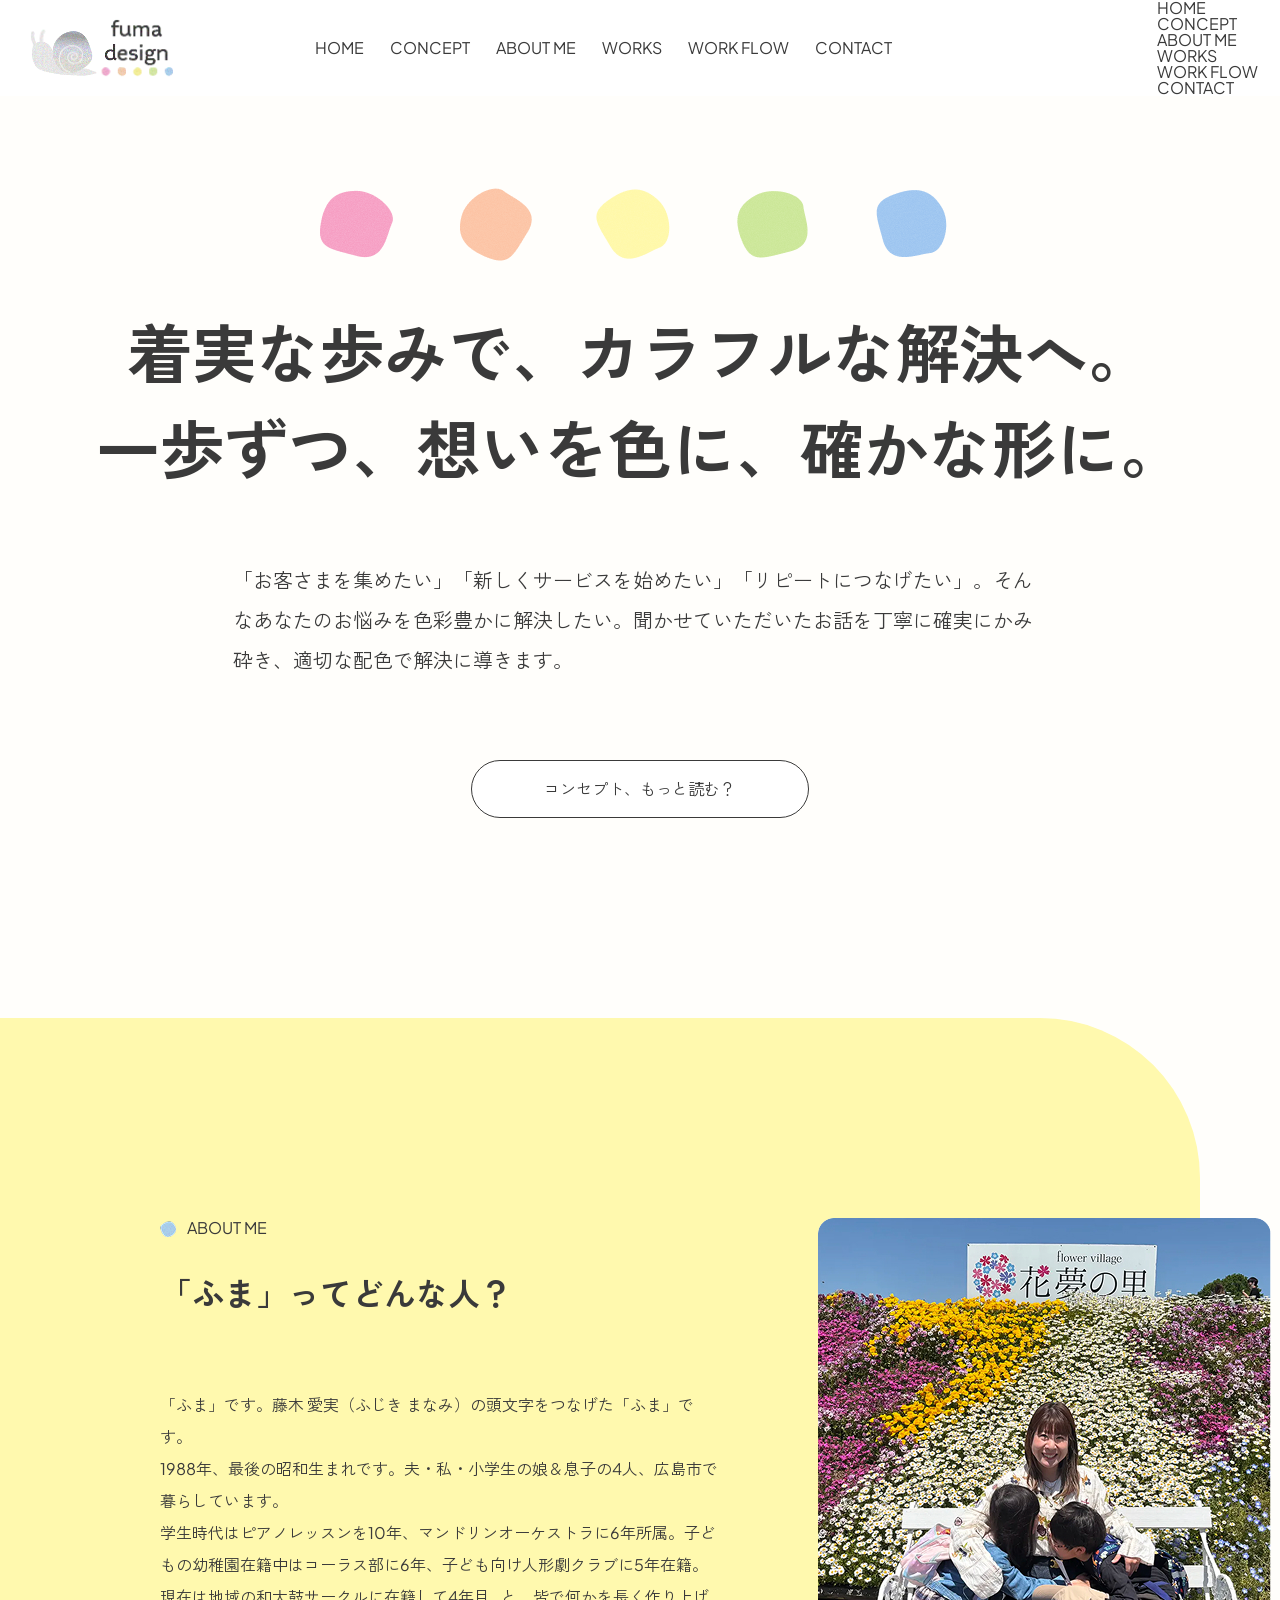
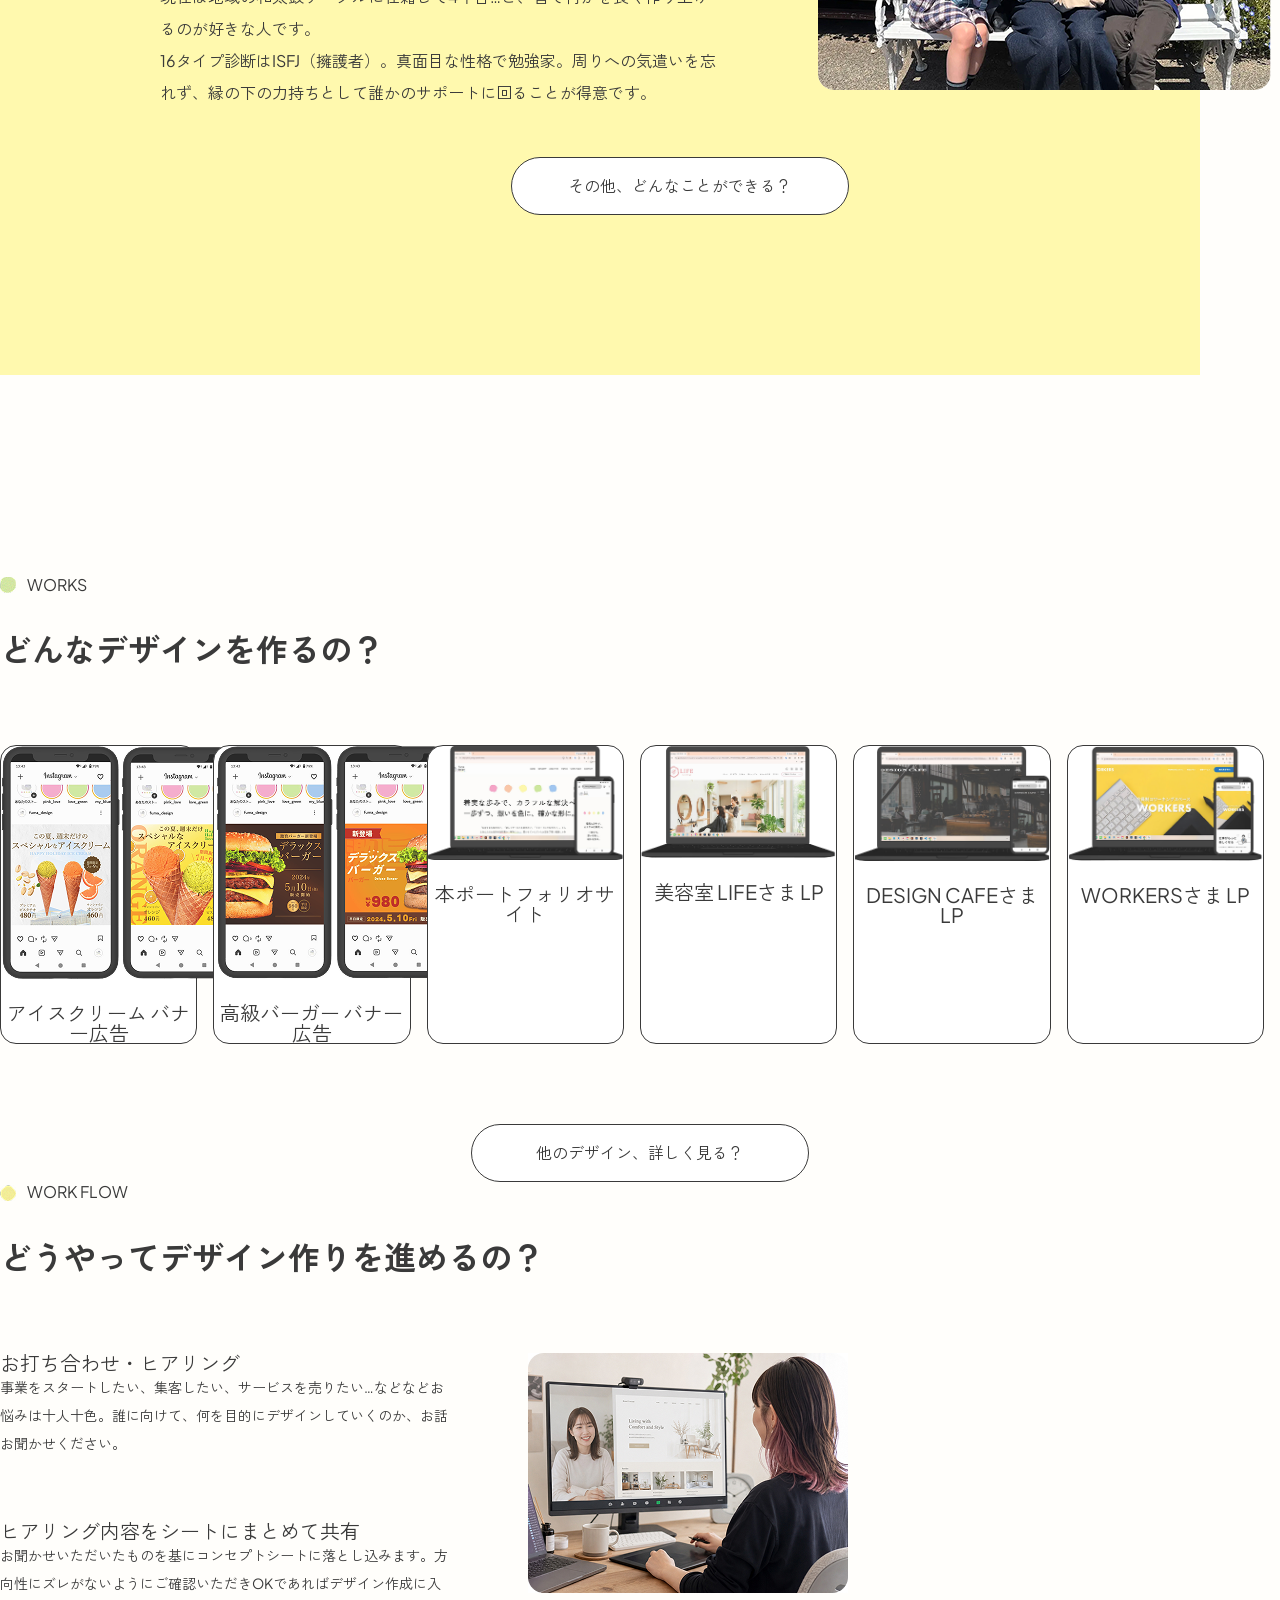
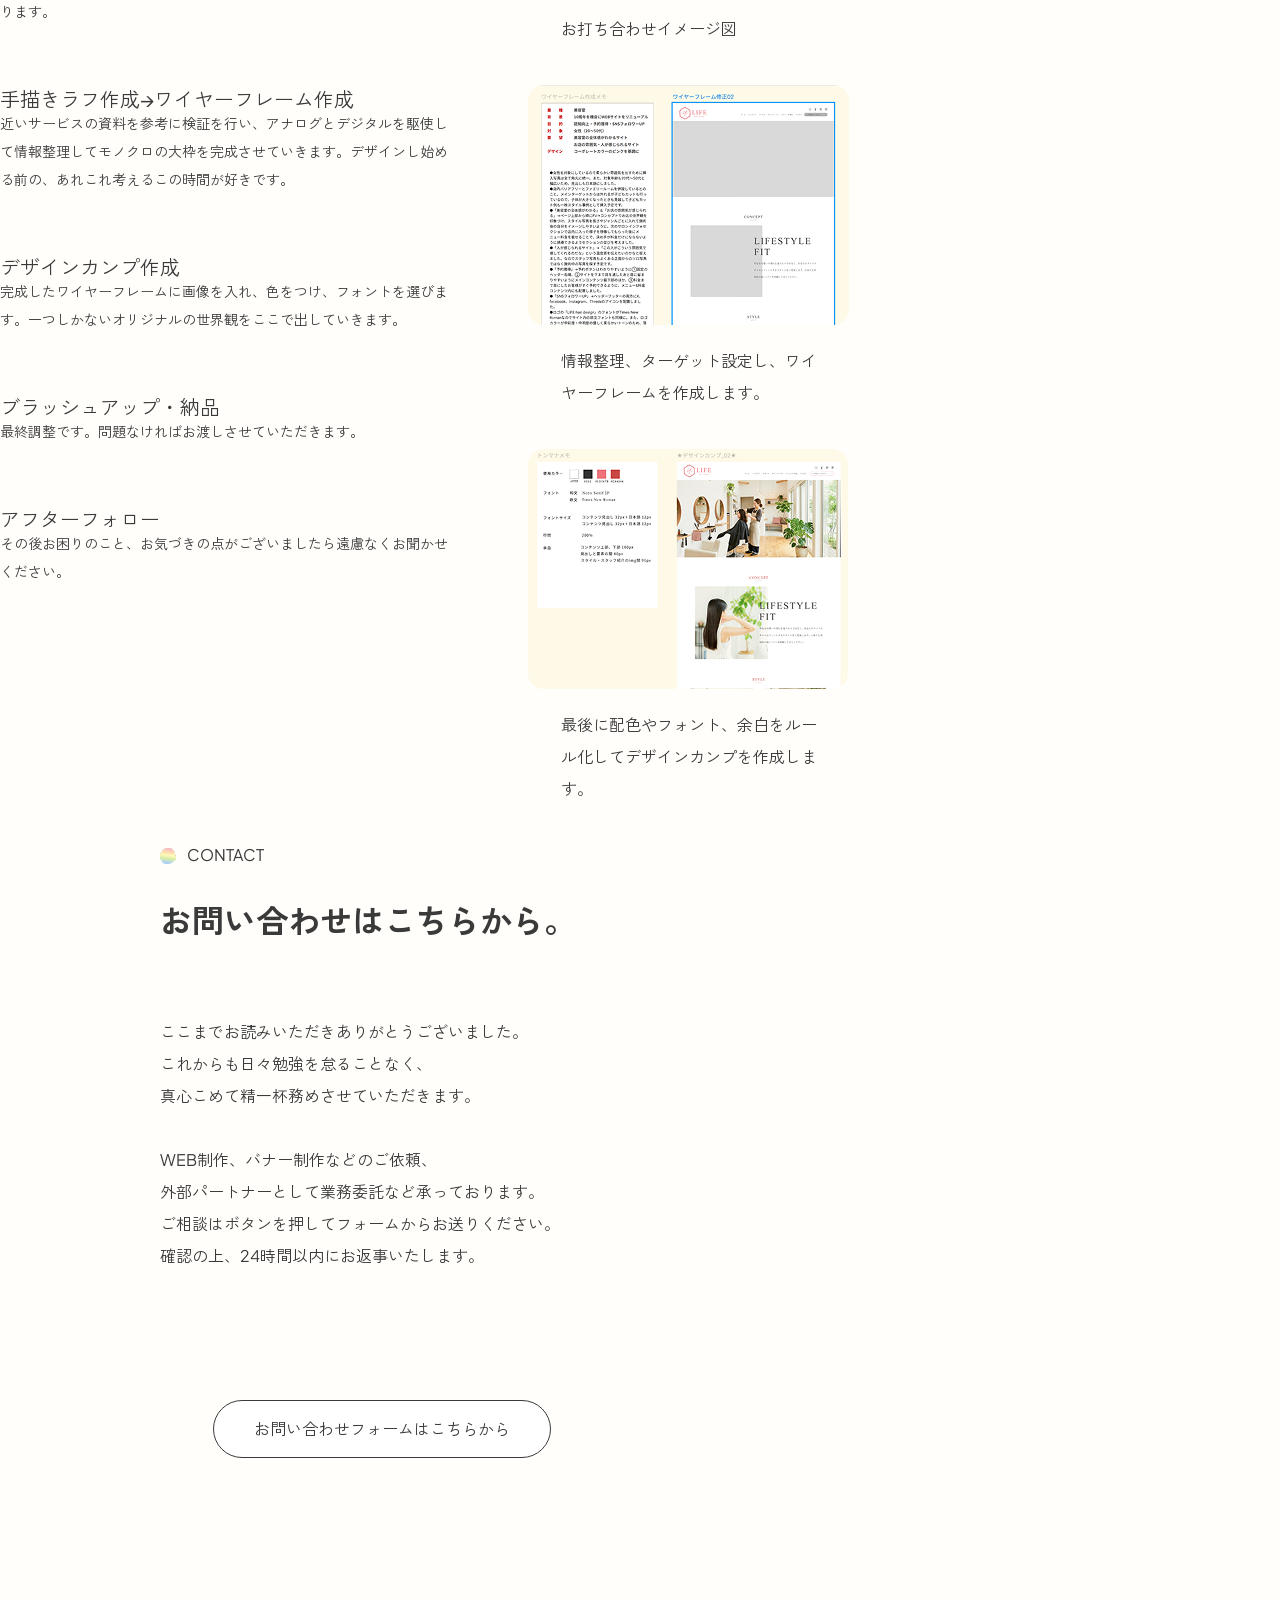
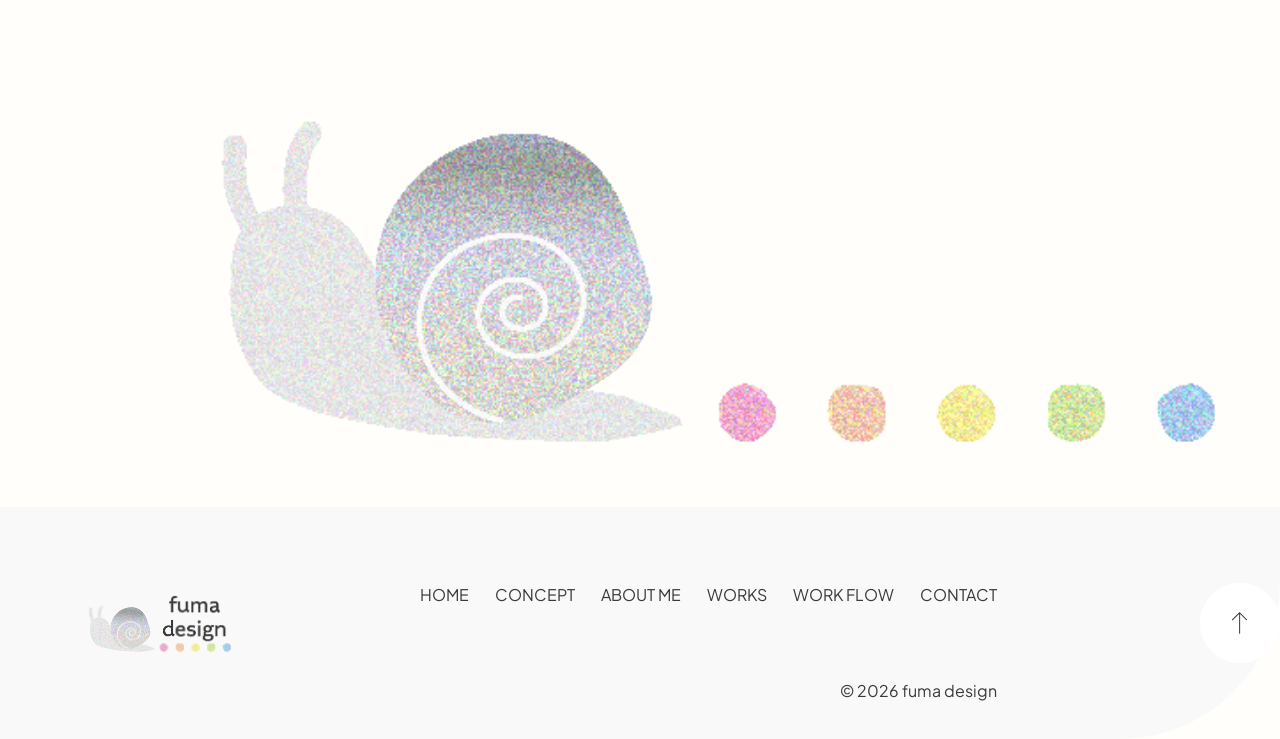
==== Portfolio_Fujiki/index.html @ 52e4765b "藤木ポートフォリオ_01" ====
<!DOCTYPE html>
<html lang="ja">

<head>
    <meta charset="UTF-8">
    <meta name="viewport" content="width=device-width, initial-scale=1.0">
    <title>fuma design Portfolio</title>

    <link rel="stylesheet" href="./css/reset.css">
    <!--GoogleFonts読み込み-->
    <link rel="preconnect" href="https://fonts.googleapis.com">
    <link rel="preconnect" href="https://fonts.gstatic.com" crossorigin>
    <link
        href="https://fonts.googleapis.com/css2?family=Inter:ital,opsz,wght@0,14..32,100..900;1,14..32,100..900&family=Plus+Jakarta+Sans:ital,wght@0,200..800;1,200..800&family=Space+Grotesk:wght@300..700&family=Zen+Kaku+Gothic+New&display=swap"
        rel="stylesheet">
    <link rel="stylesheet" href="./css/index.css">
</head>

<body>
    <!-- ヘッダー部分 -->
    <header id="header">
        <h1 class="logo">
            <a href="./index.html">
                <img src="./images/logo_icon.svg" alt="fuma design logo" />
            </a>
        </h1>
        <nav class="header-nav">
            <ul>
                <li><a href="index.html">HOME</a></li>
                <li><a href="concept.html">CONCEPT</a></li>
                <li><a href="about_me.html">ABOUT ME</a></li>
                <li><a href="all_works.html">WORKS</a></li>
                <li><a href="#WORK_FLOW">WORK FLOW</a></li>
                <li><a href="contact.html">CONTACT</a></li>
            </ul>
        </nav>
        <!-- コーディング5回目で ハンバーガー追記 -->
        <div class="hamburger">
            <span></span>
        </div>

        <!-- sp版ハンバーガー押したときにでるli -->
        <nav class="header-nav-sp">
            <ul>
                <li><a href="index.html">HOME</a></li>
                <li><a href="concept.html">CONCEPT</a></li>
                <li><a href="about_me.html">ABOUT ME</a></li>
                <li><a href="all_works.html">WORKS</a></li>
                <li><a href="#WORK_FLOW">WORK FLOW</a></li>
                <li><a href="contact.html">CONTACT</a></li>
            </ul>
        </nav>
    </header>

    <div>
        <!-- CONCEPTセクション -->
        <section id="CONCEPT">
            <div class="consept_sec">
                <img class="rainbow_dots" src="./images/rainbow_img.png" alt="虹色のドット">
                <div class="concept_inner">
                    <h2 class="catch_copy">着実な歩みで、カラフルな解決へ。<br />
                        一歩ずつ、想いを色に、確かな形に。</h2>

                    <p class="concept_txt">
                        「お客さまを集めたい」「新しくサービスを始めたい」「リピートにつなげたい」。そんなあなたのお悩みを色彩豊かに解決したい。聞かせていただいたお話を丁寧に確実にかみ砕き、適切な配色で解決に導きます。
                    </p>

                    <div class="PC_btn_concept">
                        <a href="concept.html" class="PC_btn">コンセプト、もっと読む？</a>
                    </div>
                </div>
            </div>
        </section>

        <!-- ABOUT MEセクション -->
        <section id="ABOUT_ME">
            <div class="about_me_inner">
                <div>
                    <h3 class="section-head">
                        <span>
                            <img src="./images/blue_circle.png" alt="見出しにつける丸">
                            <span class="head_en">ABOUT ME</span>
                        </span>
                        <span class="head_ja">「ふま」ってどんな人？</span>
                    </h3>

                    <p class="about_me_txt">「ふま」です。藤木 愛実（ふじき
                        まなみ）の頭文字をつなげた「ふま」です。<br>
                        1988年、最後の昭和生まれです。夫・私・小学生の娘＆息子の4人、広島市で暮らしています。<br>
                        学生時代はピアノレッスンを10年、マンドリンオーケストラに6年所属。子どもの幼稚園在籍中はコーラス部に6年、子ども向け人形劇クラブに5年在籍。現在は地域の和太鼓サークルに在籍して4年目…と、皆で何かを長く作り上げるのが好きな人です。<br>
                        16タイプ診断はISFJ（擁護者）。真面目な性格で勉強家。周りへの気遣いを忘れず、縁の下の力持ちとして誰かのサポートに回ることが得意です。
                    </p>
                </div>
                <div><img class="profile_pic" src="./images/PC_profile_img.jpg" alt="プロフィール写真"></div>
            </div>

            <div class="PC_btn_aboutme">
                <a href="about_me.html" class="PC_btn">その他、どんなことができる？</a>
            </div>

        </section>

        <!-- WORKSセクション -->
        <section id="WORKS">
            <h3 class="section-head">
                <span>
                    <img src="./images/green_circle.png" alt="見出しにつける丸">
                    <span class="head_en">WORKS</span>
                </span>
                <span class="head_ja">どんなデザインを作るの？</span>
            </h3>

            <div class="all_works">
                <a href="all_works.html">
                    <div class="works_card">
                        <div class="mockup_container">
                            <img src="./images/works/icecream_SP_mockup.png" alt="期間限定アイスバナーモックアップ高級ver.">
                            <img src="./images/works/icecream_pop_SP_mockup.png" alt="期間限定アイスバナーモックアップポップver.">
                        </div>
                        <p>アイスクリーム バナー広告</p>
                    </div>

                    <div class="works_card">
                        <div class="mockup_container">
                            <img src="./images/works/burger_gorgeous_SPmockup.png" alt="激旨バーガーバナーモックアップ高級ver.">
                            <img src="./images/works/burger_pop_SPmockup.png" alt="激旨バーガーバナーモックアップポップver.">
                        </div>
                        <p>高級バーガー バナー広告</p>
                    </div>

                    <div class="works_card">
                        <div class="mockup_container">
                            <img src="./images/works/mockup_PCSP_Portfolio.png" alt="ポートフォリオサイトpc/spモックアップ">
                        </div>
                        <p>本ポートフォリオサイト</p>
                    </div>

                    <div class="works_card">
                        <div class="mockup_container">
                            <img src="./images/works/mockup_PC_LIFEhair.png" alt="美容室 LIFEさまLP pcモックアップ">
                        </div>
                        <p>美容室 LIFEさま LP</p>
                    </div>

                    <div class="works_card">
                        <div class="mockup_container">
                            <img src="./images/works/mockup_PCSP_DESIGNCAFE.png" alt="DESIGN CAFEさま LP pc/spモックアップ">
                        </div>
                        <p>DESIGN CAFEさま LP</p>
                    </div>

                    <div class="works_card">
                        <div class="mockup_container">
                            <img src="./images/works/mockup_PCSP_WOEKERS.png" alt="WORKERSさま LP pc/spモックアップ">
                        </div>
                        <p>WORKERSさま LP</p>
                    </div>

                </a>
            </div>

            <div class="PC_btn_concept">
                <a href="all_works.html" class="PC_btn">他のデザイン、詳しく見る？</a>
            </div>


        </section>

        <!-- WORK FLOWセクション -->
        <section id="WORK_FLOW">
            <h3 class="section-head">
                <span>
                    <img src="./images/yellow_circle.png" alt="見出しにつける丸">
                    <span class="head_en">WORK FLOW</span>
                </span>
                <span class="head_ja">どうやってデザイン作りを進めるの？</span>
            </h3>

            <div class="work_flow_inner">
                <div class="work_flow_txt">
                    <div class="work_flow_detail">
                        <h4>お打ち合わせ・ヒアリング</h4>
                        <p>事業をスタートしたい、集客したい、サービスを売りたい…などなどお悩みは十人十色。誰に向けて、何を目的にデザインしていくのか、お話お聞かせください。</p>
                    </div>
                    <div class="work_flow_detail">
                        <h4>ヒアリング内容をシートにまとめて共有</h4>
                        <p>お聞かせいただいたものを基にコンセプトシートに落とし込みます。方向性にズレがないようにご確認いただきOKであればデザイン作成に入ります。</p>
                    </div>
                    <div class="work_flow_detail">
                        <h4>手描きラフ作成→ワイヤーフレーム作成</h4>
                        <p>近いサービスの資料を参考に検証を行い、アナログとデジタルを駆使して情報整理してモノクロの大枠を完成させていきます。デザインし始める前の、あれこれ考えるこの時間が好きです。</p>
                    </div>
                    <div class="work_flow_detail">
                        <h4>デザインカンプ作成</h4>
                        <p>完成したワイヤーフレームに画像を入れ、色をつけ、フォントを選びます。一つしかないオリジナルの世界観をここで出していきます。</p>
                    </div>
                    <div class="work_flow_detail">
                        <h4>ブラッシュアップ・納品</h4>
                        <p>最終調整です。問題なければお渡しさせていただきます。</p>
                    </div>
                    <div class="work_flow_detail">
                        <h4>アフターフォロー</h4>
                        <p>その後お困りのこと、お気づきの点がございましたら遠慮なくお聞かせください。</p>
                    </div>
                </div>

                <div class="work_flow_imgs">
                    <div class="work_flow_imgs_inner">
                        <picture>
                            <img src="./images/mtg_imgs.jpg" alt="打ち合わせイメージ写真">
                        </picture>
                        <p>お打ち合わせイメージ図</p>
                    </div>
                    <div class="work_flow_imgs_inner">
                        <img src="./images/wireframe_imgs.png" alt="制作過程01(情報整理～ワイヤーフレーム作成)">
                        </picture>
                        <p>情報整理、ターゲット設定し、ワイヤーフレームを作成します。</p>
                    </div>
                    <div class="work_flow_imgs_inner">
                        <picture>
                            <img src="./images/designcomp_imgs.png" alt="制作過程02(トンマナ設定～デザインカンプ作成)">
                        </picture>
                        <p>最後に配色やフォント、余白をルール化してデザインカンプを作成します。</p>
                    </div>
                </div>

        </section>

        <!-- CONTACTセクション -->
        <section id="CONTACT">
            <div class="conctact_innerwrap">
                <div>
                    <h3 class="section-head">
                        <span>
                            <img src="./images/rainbow_circle.png" alt="見出しにつける丸">
                            <span class="head_en">CONTACT</span>
                        </span>
                        <span class="head_ja">お問い合わせはこちらから。</span>
                    </h3>
                    <p>ここまでお読みいただきありがとうございました。<br>
                        これからも日々勉強を怠ることなく、<br>
                        真心こめて精一杯務めさせていただきます。
                    </p>
                    <p>
                        WEB制作、バナー制作などのご依頼、<br>
                        外部パートナーとして業務委託など承っております。<br>
                        ご相談はボタンを押してフォームからお送りください。<br>
                        確認の上、24時間以内にお返事いたします。
                    </p>
                </div>

                <div class="PC_btn_contact">
                    <a href="contact.html" class="PC_btn">お問い合わせフォームはこちらから</a>
                </div>
            </div>
            <picture>
                <img src="./images/background_snail.svg" alt="背景ロゴのかたつむり">
            </picture>

        </section>
    </div>

    <!--フッター部分-->
    <footer>
        <section class="footer_container">
            <h5 class="footer-logo">
                <a href="./index.html">
                    <img src="./images/logo_icon.svg" alt="fuma design logo">
                </a>
            </h5>
            <div class="footer_main">
                <nav class="footer-nav">
                    <ul>
                        <li><a href="#HOME">HOME</a></li>
                        <li><a href="#CONCEPT">CONCEPT</a></li>
                        <li><a href="#ABOUT_ME">ABOUT ME</a></li>
                        <li><a href="#WORKS">WORKS</a></li>
                        <li><a href="#WORK_FLOW">WORK FLOW</a></li>
                        <li><a href="#CONTACT">CONTACT</a></li>
                    </ul>
                </nav>
                <p class="copy">&copy; 2026 fuma design</p>
            </div>
            <div class="to_Top_btn">
                <a href="#header">
                    <img src="./images/PC_toTOP_btn.png" alt="トップへ戻るボタン" /></a>

            </div>
        </section>


    </footer>

</body>

</html>
---- Portfolio_Fujiki/css/index.css ----
@charset "utf-8";
html{
    scroll-behavior: smooth;
}

body {
    font-family: 'Altivo','Plus Jakarta Sans','Space Grotesk','Inter','Zen Kaku Gothic New', sans-serif;
    background-color: #FFFEFB;
    color:#3a3a3a;
}

img {
    width: auto;
}

/* indexページのh3セクション見出し */
.head_en {
    margin-left: 8px;
    font-size: 16px;
}

.head_ja{
    font-size: 32px;
    font-weight: 600;
    margin-top: 40px;
}

.section-head{
    display: flex;
    flex-direction: column; 
    align-items: flex-start; 
    margin-bottom: 80px;
}

/* ボタン */
.PC_btn {
    background-color: #fff;
    display: flex;
    width: 336px;
    height: 56px;
    justify-content: center;
    align-items: center;
    border-radius: 160px;
    border: .5px solid #3a3a3a;
}

/* ヘッダーセクション */
#header {
    display: flex;
    justify-content: space-between;
    align-items: center;
    padding: 0 1.74%;
    width: 100%;
    top: 30px;
    z-index: 99998;
    background-color: #fff;
}

.header-nav ul {
    display: flex;
    gap: 26px;
}

.logo {
    width: 160px;
}

/* CONCEPTセクション */
#CONCEPT {
    max-width: 1120px;
    margin: 80px auto 200px;
    text-align: center;
}

.rainbow_dots{
    margin-bottom: 32px;
}

.catch_copy{
    font-size: 64px;
    line-height: 1.5;
    padding-bottom: 64px;
    font-weight:600;
}

.concept_sec picture{
    width: 640px;
}

.concept_txt{
    width: 815px;
    font-size: 20px;
    text-align: left;
    margin: 0 auto;
    line-height: 2.0;
}

.PC_btn_concept{
    display: flex;
    justify-content: center;
    margin: 80px auto 0px;
}

/* ABOUT_MEセクション */
#ABOUT_ME{
    padding: 200px 0px 160px 160px;
    background-color: #FFF9AE;
    width: 1200px;
    border-radius: 0px 160px 0px 0px;
}

.about_me_txt{
    font-size: 16px;
    line-height: 2.0;
    width: 558px;
}

.about_me_inner{
    display: flex;
    gap: 100px;
}

.profile_pic{
    border-radius: 16px;
}

.PC_btn_aboutme{
    display: flex;
    justify-content: center;
    margin: 48px auto 0px;
}

/* WORKSセクション */
#WORKS{
    margin-top: 200px;
}
.all_works a{
    display: flex;
}

.mockup_container{
    display: flex;
}

.mockup_container img{
    width: 100%;
}

.works_card{
    width: 25%;
    border: 1px solid #3a3a3a;
    border-radius: 16px;
    background-color: #fff;
    margin-right: 16px;
}

.works_card p{
    font-size: 20px;
    margin-top: 24px;
    text-align: center;
}
/* WORK FLOWセクション */
.work_flow_inner{
    display: flex;
}

.work_flow_txt h4{
    font-size: 20px;
}

.work_flow_txt p{
    font-size: 14px;
    width:454px;
    line-height: 2.0;
}

.work_flow_detail{
    margin-bottom: 64px;
}

.work_flow_imgs{
    margin-left: 74px;
}

.work_flow_imgs p{
    font-size: 16px;
    width: 256px;
    margin: 20px auto 0px;
    line-height: 2.0;
}

.work_flow_imgs_inner{
    margin-bottom: 40px;
}
/* CONTACTセクション */
#CONTACT{
    margin-left: 160px;
}

#CONTACT p {
    margin-bottom: 32px;
    line-height: 2.0;
}

#CONTACT .PC_btn{
    margin: 128px auto 200px;
}

.conctact_innerwrap{
    width: 444px;
}

/* フッターセクション */
.footer_container{
    width: 1280px;
    height: 232px;
    margin-left: 0;
    border-radius: 0px 0px 160px 0px;
    background-color: #F9F9F9;
    display: flex;
}

.footer-logo{
    margin: 80px;
    width: 160px;
}

.footer_main{
    text-align: right;
    margin-left: 100px;
}
.footer-nav{
    margin: 80px 0px;
}

.footer-nav ul {
    display: flex;
    gap: 26px;
}

.to_Top_btn{
    position: absolute;
    left: 1280px;
    transform: translateX(-100%);
    margin: 76px 0px;

}
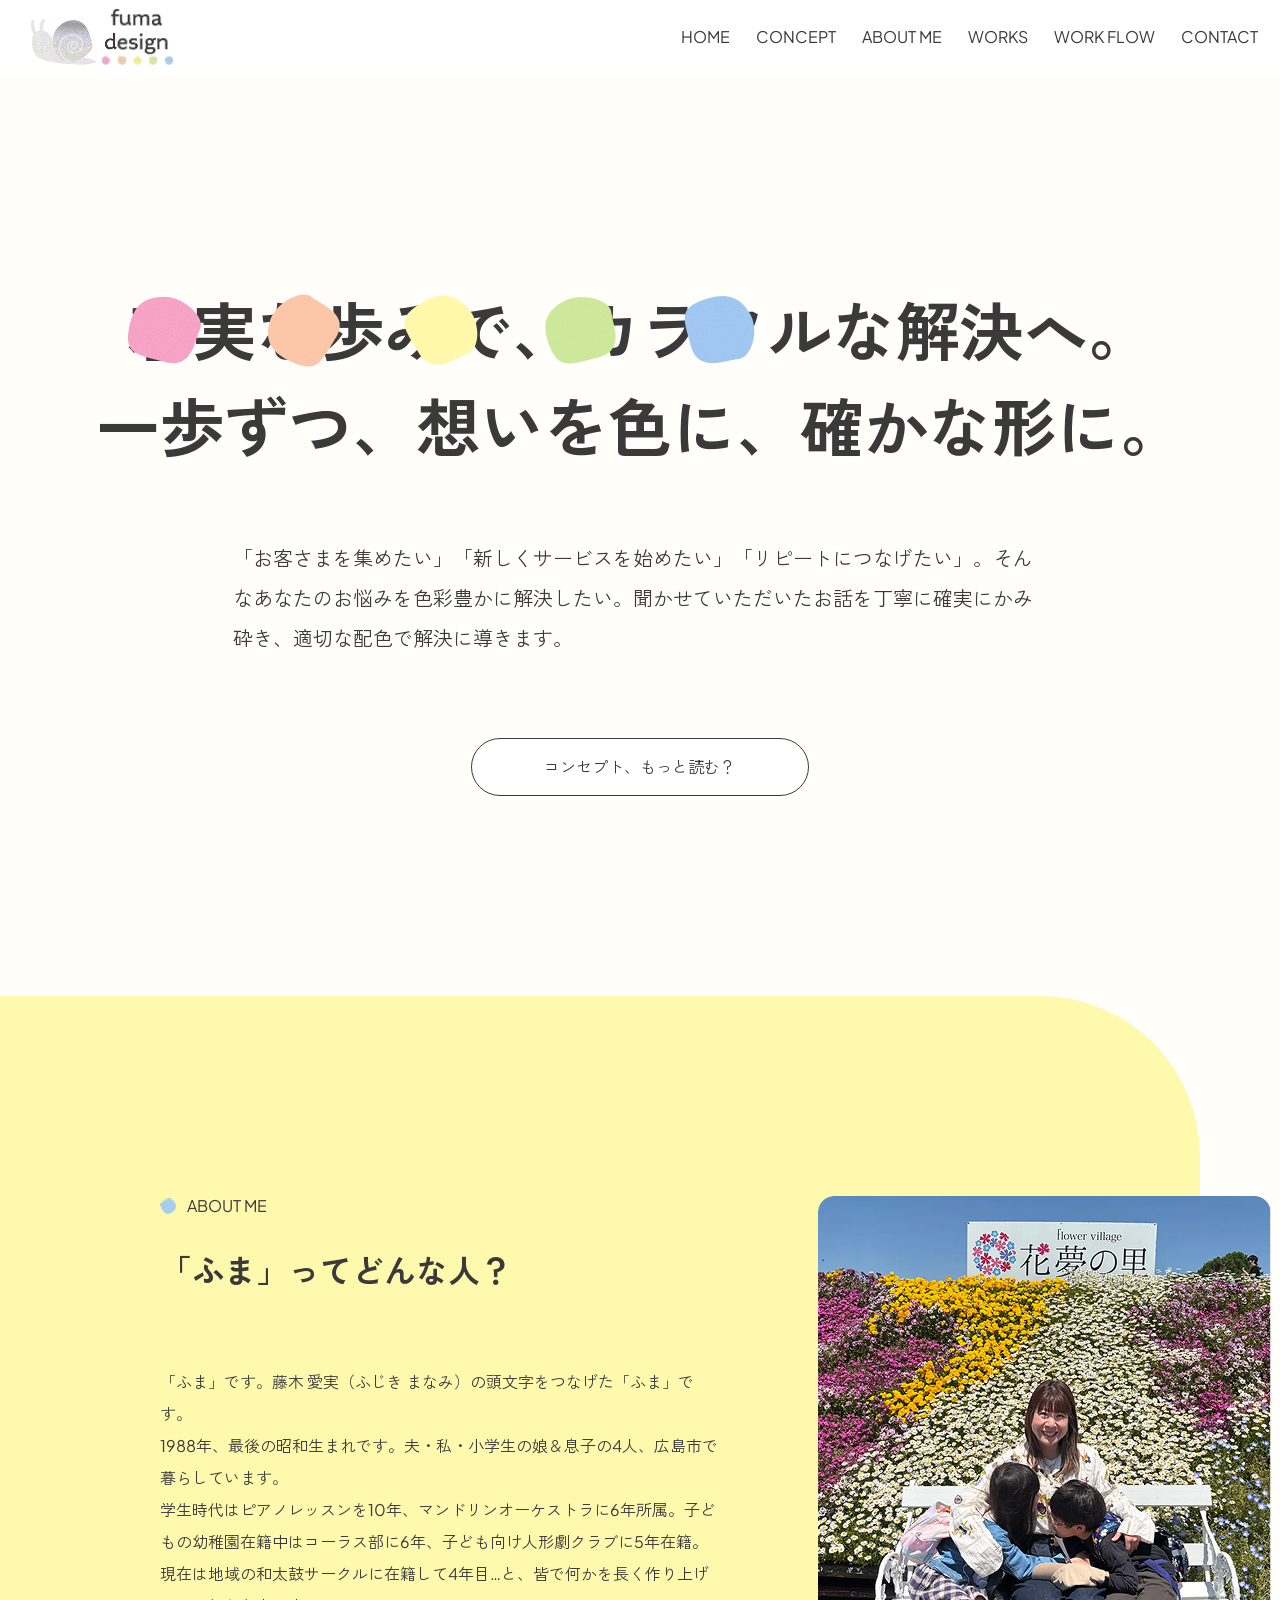
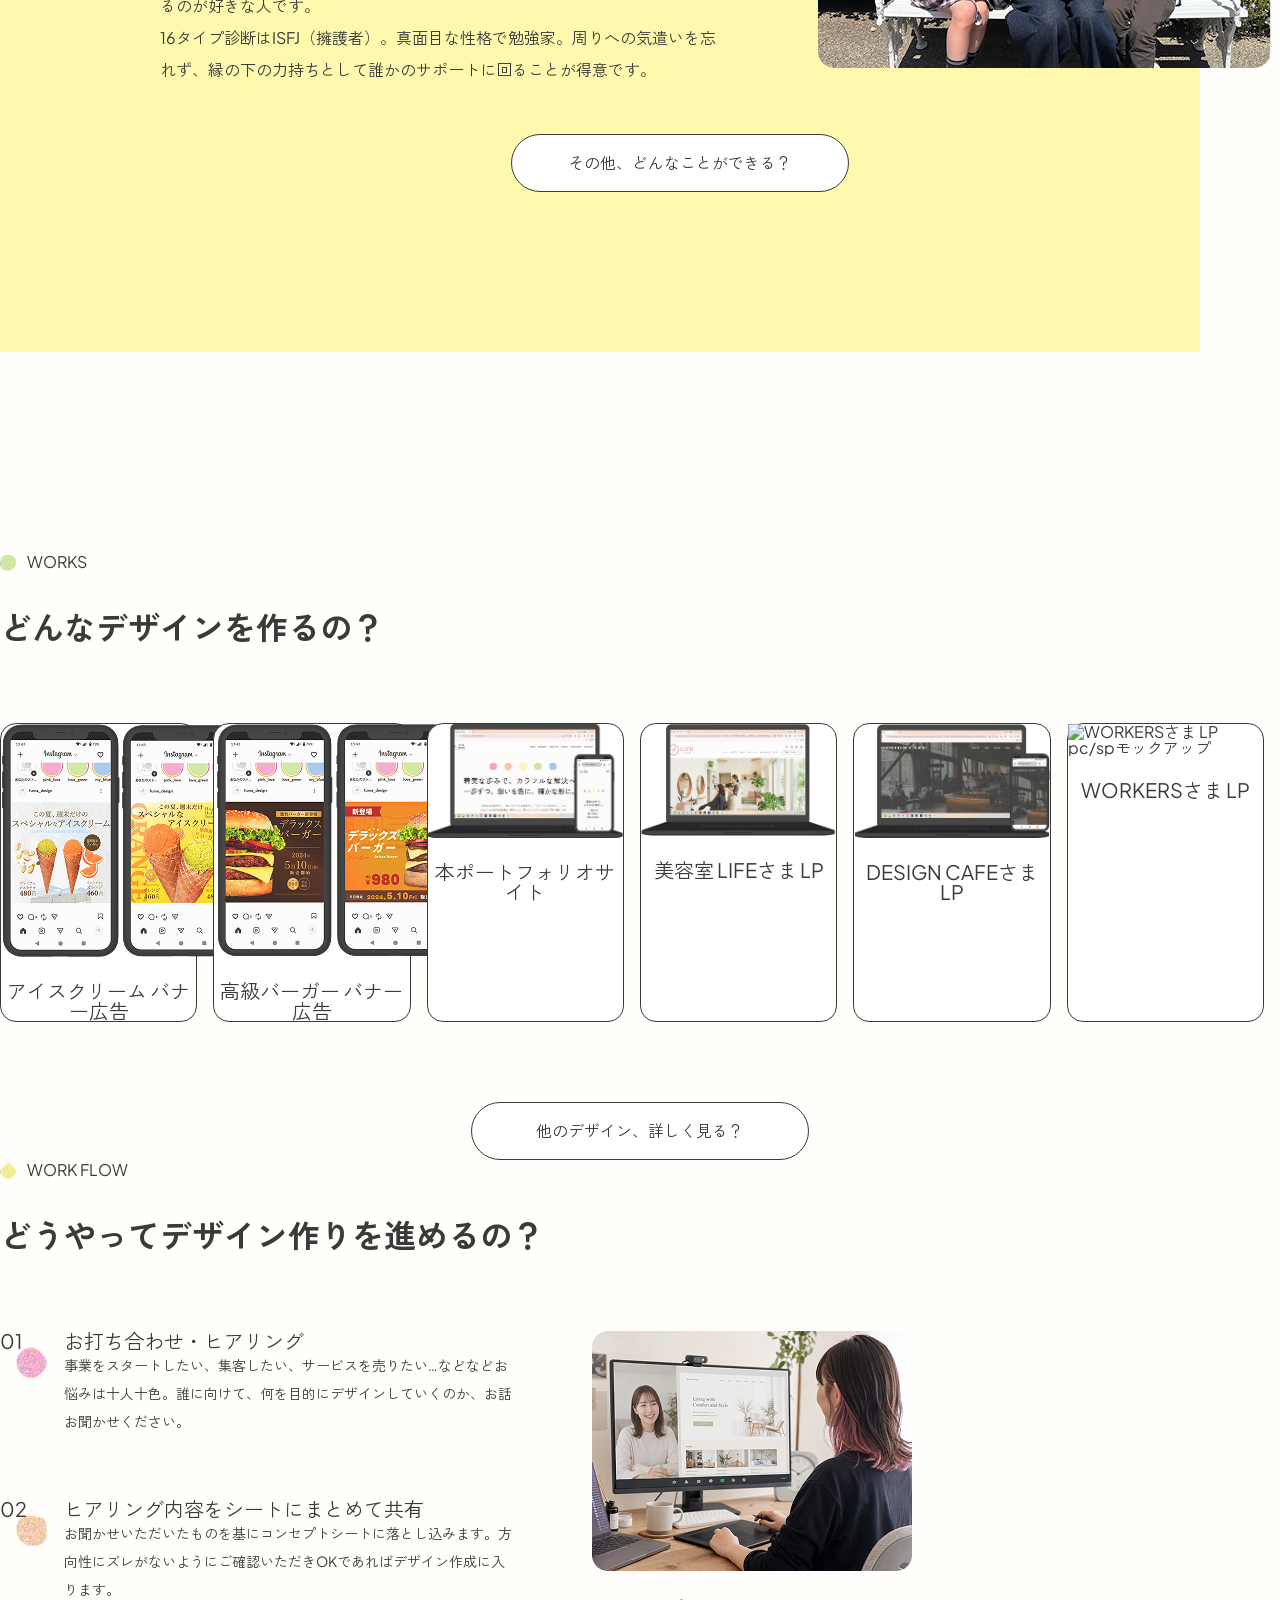
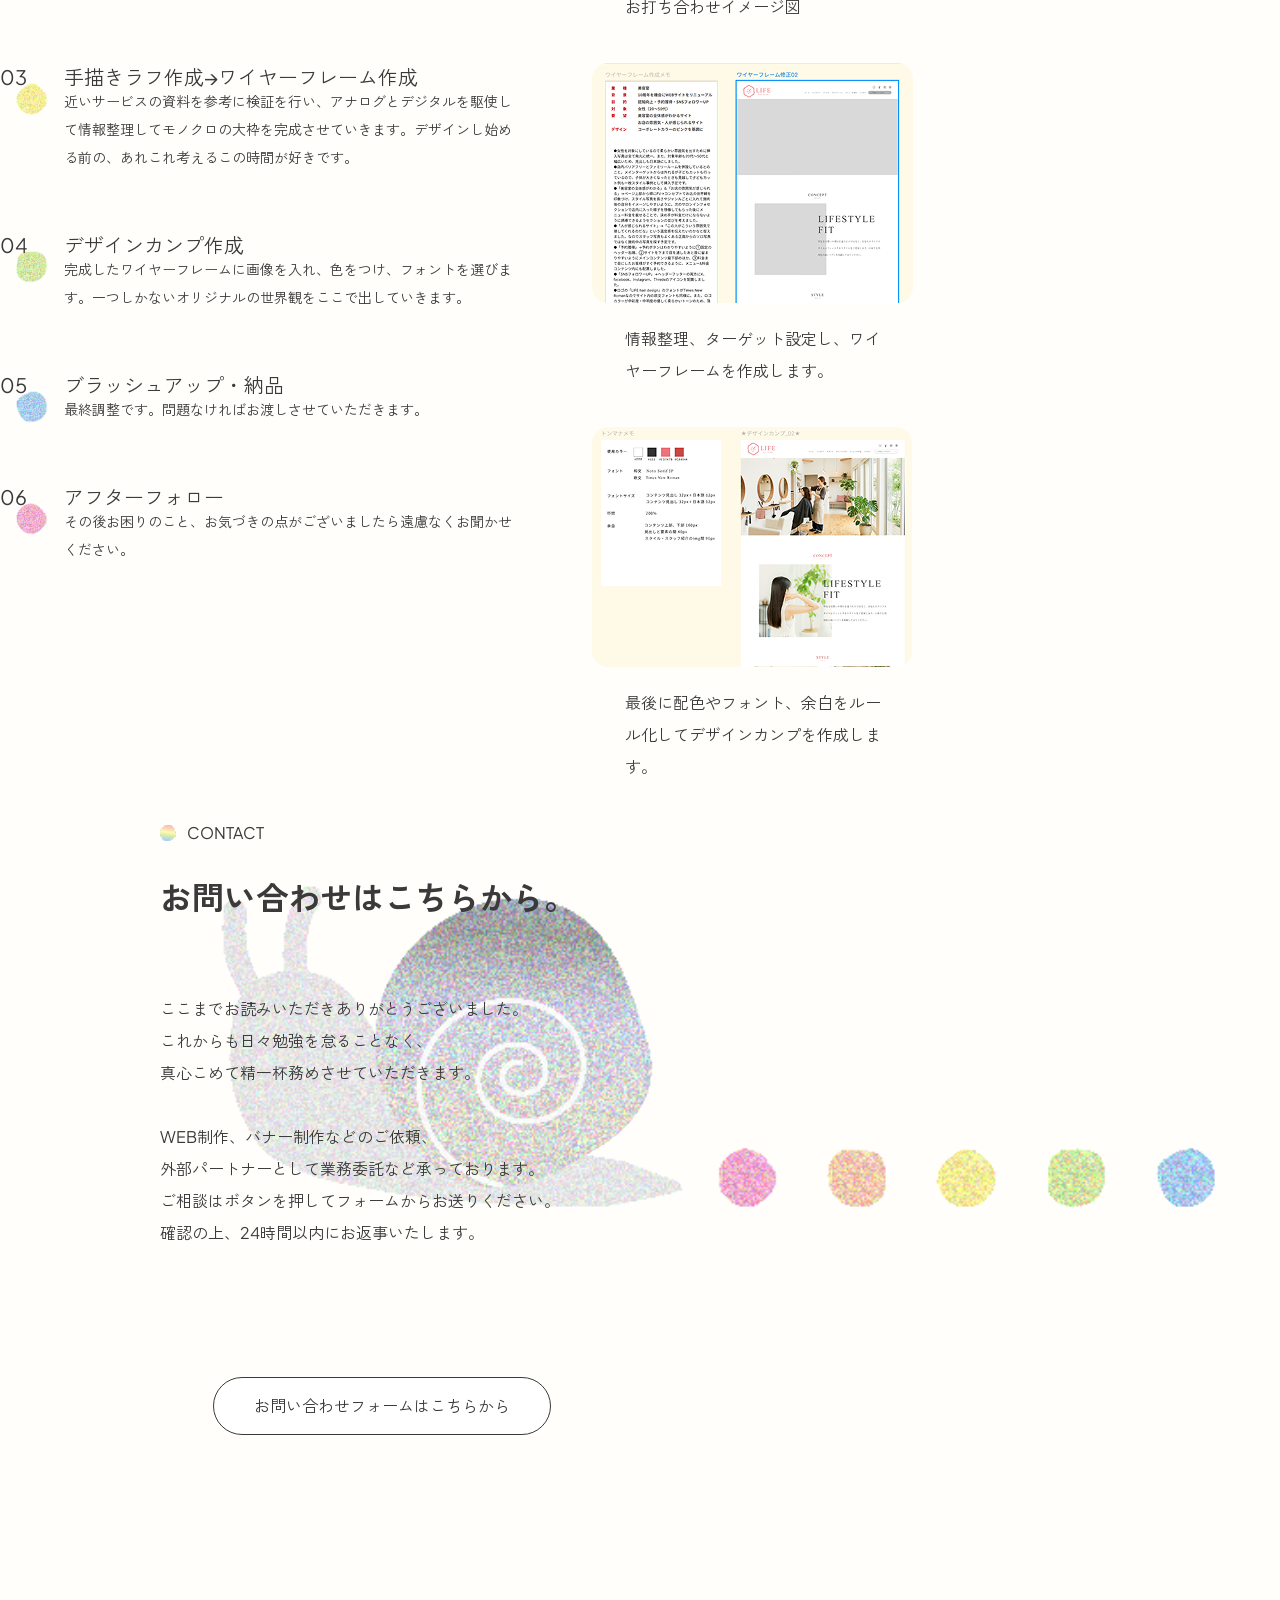
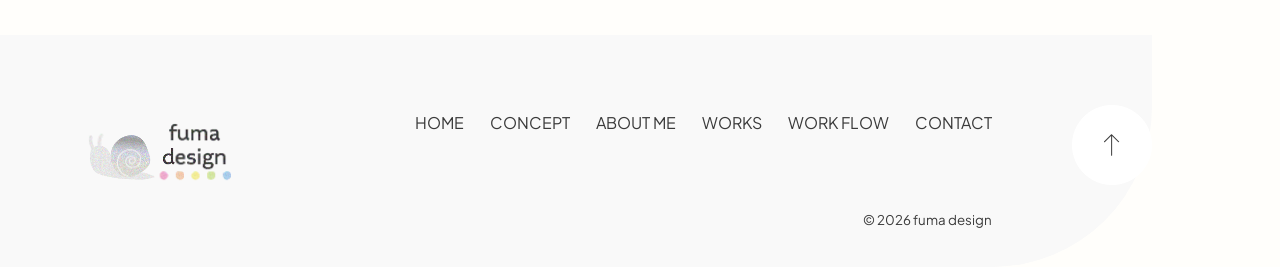
==== commit 47ee85b1: "ポートフォリオ_藤木_1回目の提出" ====
--- a/Portfolio_Fujiki/index.html
+++ b/Portfolio_Fujiki/index.html
@@ -36,7 +36,7 @@
         </nav>
         <!-- コーディング5回目で ハンバーガー追記 -->
         <div class="hamburger">
-            <span></span>
+            <!-- <span></span> -->
         </div>
 
         <!-- sp版ハンバーガー押したときにでるli -->
@@ -56,7 +56,7 @@
         <!-- CONCEPTセクション -->
         <section id="CONCEPT">
             <div class="consept_sec">
-                <img class="rainbow_dots" src="./images/rainbow_img.png" alt="虹色のドット">
+                <!-- <img class="rainbow_dots" src="./images/rainbow_img.png" alt="虹色のドット"> -->
                 <div class="concept_inner">
                     <h2 class="catch_copy">着実な歩みで、カラフルな解決へ。<br />
                         一歩ずつ、想いを色に、確かな形に。</h2>
@@ -114,16 +114,16 @@
                 <a href="all_works.html">
                     <div class="works_card">
                         <div class="mockup_container">
-                            <img src="./images/works/icecream_SP_mockup.png" alt="期間限定アイスバナーモックアップ高級ver.">
-                            <img src="./images/works/icecream_pop_SP_mockup.png" alt="期間限定アイスバナーモックアップポップver.">
+                            <img src="./images/icecream_SP_mockup_index.png" alt="期間限定アイスバナーモックアップ高級ver.">
+                            <img src="./images/icecream_pop_SP_mockup_index.png" alt="期間限定アイスバナーモックアップポップver.">
                         </div>
                         <p>アイスクリーム バナー広告</p>
                     </div>
 
                     <div class="works_card">
                         <div class="mockup_container">
-                            <img src="./images/works/burger_gorgeous_SPmockup.png" alt="激旨バーガーバナーモックアップ高級ver.">
-                            <img src="./images/works/burger_pop_SPmockup.png" alt="激旨バーガーバナーモックアップポップver.">
+                            <img src="./images/burger_gorgeous_SPmockup_index.png" alt="激旨バーガーバナーモックアップ高級ver.">
+                            <img src="./images/burger_pop_SPmockup_index.png" alt="激旨バーガーバナーモックアップポップver.">
                         </div>
                         <p>高級バーガー バナー広告</p>
                     </div>
@@ -151,7 +151,7 @@
 
                     <div class="works_card">
                         <div class="mockup_container">
-                            <img src="./images/works/mockup_PCSP_WOEKERS.png" alt="WORKERSさま LP pc/spモックアップ">
+                            <img src="./images./works/mockup_PCSP_WORKERS.png" alt="WORKERSさま LP pc/spモックアップ">
                         </div>
                         <p>WORKERSさま LP</p>
                     </div>
@@ -176,31 +176,50 @@
                 <span class="head_ja">どうやってデザイン作りを進めるの？</span>
             </h3>
 
-            <div class="work_flow_inner">
+            <div class="work_flow_contents">
                 <div class="work_flow_txt">
                     <div class="work_flow_detail">
-                        <h4>お打ち合わせ・ヒアリング</h4>
-                        <p>事業をスタートしたい、集客したい、サービスを売りたい…などなどお悩みは十人十色。誰に向けて、何を目的にデザインしていくのか、お話お聞かせください。</p>
-                    </div>
-                    <div class="work_flow_detail">
-                        <h4>ヒアリング内容をシートにまとめて共有</h4>
-                        <p>お聞かせいただいたものを基にコンセプトシートに落とし込みます。方向性にズレがないようにご確認いただきOKであればデザイン作成に入ります。</p>
-                    </div>
-                    <div class="work_flow_detail">
-                        <h4>手描きラフ作成→ワイヤーフレーム作成</h4>
-                        <p>近いサービスの資料を参考に検証を行い、アナログとデジタルを駆使して情報整理してモノクロの大枠を完成させていきます。デザインし始める前の、あれこれ考えるこの時間が好きです。</p>
-                    </div>
-                    <div class="work_flow_detail">
-                        <h4>デザインカンプ作成</h4>
-                        <p>完成したワイヤーフレームに画像を入れ、色をつけ、フォントを選びます。一つしかないオリジナルの世界観をここで出していきます。</p>
-                    </div>
-                    <div class="work_flow_detail">
-                        <h4>ブラッシュアップ・納品</h4>
-                        <p>最終調整です。問題なければお渡しさせていただきます。</p>
-                    </div>
-                    <div class="work_flow_detail">
-                        <h4>アフターフォロー</h4>
-                        <p>その後お困りのこと、お気づきの点がございましたら遠慮なくお聞かせください。</p>
+                        <p class="detail_01">01</p>
+                        <div class="work_flow_detail_inner">
+                            <h4>お打ち合わせ・ヒアリング</h4>
+                            <p>事業をスタートしたい、集客したい、サービスを売りたい…などなどお悩みは十人十色。誰に向けて、何を目的にデザインしていくのか、お話お聞かせください。</p>
+                        </div>
+                    </div>
+                    <div class="work_flow_detail">
+                        <p class="detail_02">02</p>
+                        <div class="work_flow_detail_inner">
+                            <h4>ヒアリング内容をシートにまとめて共有</h4>
+                            <p>お聞かせいただいたものを基にコンセプトシートに落とし込みます。方向性にズレがないようにご確認いただきOKであればデザイン作成に入ります。</p>
+                        </div>
+
+                    </div>
+                    <div class="work_flow_detail">
+                        <p class="detail_03">03</p>
+                        <div class="work_flow_detail_inner">
+                            <h4>手描きラフ作成→ワイヤーフレーム作成</h4>
+                            <p>近いサービスの資料を参考に検証を行い、アナログとデジタルを駆使して情報整理してモノクロの大枠を完成させていきます。デザインし始める前の、あれこれ考えるこの時間が好きです。</p>
+                        </div>
+                    </div>
+                    <div class="work_flow_detail">
+                        <p class="detail_04">04</p>
+                        <div class="work_flow_detail_inner">
+                            <h4>デザインカンプ作成</h4>
+                            <p>完成したワイヤーフレームに画像を入れ、色をつけ、フォントを選びます。一つしかないオリジナルの世界観をここで出していきます。</p>
+                        </div>
+                    </div>
+                    <div class="work_flow_detail">
+                        <p class="detail_05">05</p>
+                        <div class="work_flow_detail_inner">
+                            <h4>ブラッシュアップ・納品</h4>
+                            <p>最終調整です。問題なければお渡しさせていただきます。</p>
+                        </div>
+                    </div>
+                    <div class="work_flow_detail">
+                        <p class="detail_06">06</p>
+                        <div class="work_flow_detail_inner">
+                            <h4>アフターフォロー</h4>
+                            <p>その後お困りのこと、お気づきの点がございましたら遠慮なくお聞かせください。</p>
+                        </div>
                     </div>
                 </div>
 
@@ -253,34 +272,34 @@
                     <a href="contact.html" class="PC_btn">お問い合わせフォームはこちらから</a>
                 </div>
             </div>
-            <picture>
-                <img src="./images/background_snail.svg" alt="背景ロゴのかたつむり">
-            </picture>
 
         </section>
     </div>
 
     <!--フッター部分-->
     <footer>
-        <section class="footer_container">
-            <h5 class="footer-logo">
-                <a href="./index.html">
-                    <img src="./images/logo_icon.svg" alt="fuma design logo">
-                </a>
-            </h5>
-            <div class="footer_main">
-                <nav class="footer-nav">
-                    <ul>
-                        <li><a href="#HOME">HOME</a></li>
-                        <li><a href="#CONCEPT">CONCEPT</a></li>
-                        <li><a href="#ABOUT_ME">ABOUT ME</a></li>
-                        <li><a href="#WORKS">WORKS</a></li>
-                        <li><a href="#WORK_FLOW">WORK FLOW</a></li>
-                        <li><a href="#CONTACT">CONTACT</a></li>
-                    </ul>
-                </nav>
-                <p class="copy">&copy; 2026 fuma design</p>
-            </div>
+        <section id="footer">
+            <div class="footer_inner">
+                <h5 class="footer-logo">
+                    <a href="./index.html">
+                        <img src="./images/logo_icon.svg" alt="fuma design logo">
+                    </a>
+                </h5>
+                <div class="footer_main">
+                    <nav class="footer-nav">
+                        <ul>
+                            <li><a href="index.html">HOME</a></li>
+                            <li><a href="#CONCEPT">CONCEPT</a></li>
+                            <li><a href="#ABOUT_ME">ABOUT ME</a></li>
+                            <li><a href="#WORKS">WORKS</a></li>
+                            <li><a href="#WORK_FLOW">WORK FLOW</a></li>
+                            <li><a href="#CONTACT">CONTACT</a></li>
+                        </ul>
+                    </nav>
+                    <p><small>&copy; 2026 fuma design</small></p>
+                </div>
+            </div>
+
             <div class="to_Top_btn">
                 <a href="#header">
                     <img src="./images/PC_toTOP_btn.png" alt="トップへ戻るボタン" /></a>
@@ -290,6 +309,38 @@
 
 
     </footer>
+    <!-- 4/11講義5でjQueryを追記。SP版ハンバーガークリックでnav liが開いて閉じる設定に。-->
+    <script src="https://ajax.googleapis.com/ajax/libs/jquery/3.7.1/jquery.min.js"></script>
+    <script src="https://cdn.jsdelivr.net/npm/slick-carousel@1.8.1/slick/slick.min.js"></script>
+
+    <script>
+        $(function () {
+            $(".hamburger").on("click", function () {
+                $(".hamburger").toggleClass("open");
+                $(".header-nav-sp").fadeToggle();
+            });
+        })
+
+        $(".works_card").slick({
+            slidesToShow: 5,      // 常に5枚表示
+            slidesToScroll: 1,    // 1枚ずつ動かす
+            arrows: false,
+            autoplay: true,
+            autospeed: 2000,
+            //以下GALLERY写真スライダーのレスポンシブ対応//
+            responsive: [
+                {
+                    breakpoint: 768,
+                    settings: {
+                        slidesToShow: 1.1,
+                        slidesToScroll: 1,
+                        centerMode: false,
+                    }
+                }
+            ]
+        });
+
+    </script>
 
 </body>
 
--- a/Portfolio_Fujiki/css/index.css
+++ b/Portfolio_Fujiki/css/index.css
@@ -32,7 +32,7 @@
     margin-bottom: 80px;
 }
 
-/* ボタン */
+/* リンクボタン */
 .PC_btn {
     background-color: #fff;
     display: flex;
@@ -42,6 +42,21 @@
     align-items: center;
     border-radius: 160px;
     border: .5px solid #3a3a3a;
+    z-index: 1;
+}
+
+.PC_btn:hover{  
+    box-shadow: inset 0px 0px 0px 4px red;
+}
+
+.PC_btn_contact_center{
+    display: flex;
+    justify-content: center;
+    margin: 160px auto 200px;
+}
+
+.PC_btn_contact_center:hover{
+    box-shadow: inset 0px 0px 0px 4px red
 }
 
 /* ヘッダーセクション */
@@ -65,15 +80,110 @@
     width: 160px;
 }
 
+/* PC版ではハンバーガー、SP版navを非表示にする */
+.hamburger,
+.header-nav-sp {
+    display: none;
+}
+
+/* 1100pxを下回るとハンバーガーが出るように切り替わる */
+@media screen and (max-width: 1100px){
+    .header-nav{
+        display: none;
+    }
+    .hamburger {
+        display: block;
+        width: 54px;
+        height: 54px;
+        position: absolute;
+        right: 20px;
+        cursor: pointer;
+        z-index: 99999;
+    }
+
+    .hamburger span{
+        position: absolute;
+        width: 40px;
+        height: 2px;
+        background-color: #fff;
+        top: 50%;
+        left: 7px;
+        transition: 0.3s;
+    }
+
+    /* 疑似要素 */
+    .hamburger::before{
+        position: absolute;
+        content:"";
+        width: 40px;
+        height: 2px;
+        background-color: #3a3a3a;
+        top: 14px;
+        left: 7px;
+        transition: 0.3s;
+    }
+
+    .hamburger::after{
+        position: absolute;
+        content:"";
+        width: 40px;
+        height: 2px;
+        background-color: #3a3a3a;
+        bottom: 14px;
+        left: 7px;
+        transition: 0.3s;
+    }
+
+    /* openついたときの実装 */
+/* .open span { 
+    background-color: transparent;
+}*/
+
+.open::before {
+    transform: rotate(45deg);
+    top: 27px;
+}
+.open::after {
+    transform: rotate(-45deg);
+    top: 27px;
+    bottom: auto;
+}
+
+.header-nav-sp {
+    width: 100%;
+    height: 100vh;
+    background-color:#FFFEFB;
+    position: absolute;
+    top: -30px;
+    left: 0px;
+}
+}
+
+.header-nav-sp li{
+    color: #3a3a3a;
+}
+
+.header-nav-sp ul{
+    width: 100%;
+    height: 100%;
+    display: flex;
+    flex-direction: column;
+    align-items: center;
+    justify-content: center;
+    gap: 64px;
+}
+
+
 /* CONCEPTセクション */
 #CONCEPT {
     max-width: 1120px;
-    margin: 80px auto 200px;
+    margin: 208px auto 200px;
     text-align: center;
 }
-
-.rainbow_dots{
-    margin-bottom: 32px;
+.concept_sec{
+    background-image: url(../images/rainbow_img.png);
+    background-repeat: no-repeat;
+    margin: 0 auto;
 }
 
 .catch_copy{
@@ -81,10 +191,12 @@
     line-height: 1.5;
     padding-bottom: 64px;
     font-weight:600;
-}
-
-.concept_sec picture{
-    width: 640px;
+    position:relative;
+}
+
+.catch_copy::before{
+    content:url(../images/rainbow_img.png);
+    position: absolute;
 }
 
 .concept_txt{
@@ -160,7 +272,7 @@
     text-align: center;
 }
 /* WORK FLOWセクション */
-.work_flow_inner{
+.work_flow_contents{
     display: flex;
 }
 
@@ -168,13 +280,14 @@
     font-size: 20px;
 }
 
-.work_flow_txt p{
+.work_flow_detail_inner p{
     font-size: 14px;
     width:454px;
     line-height: 2.0;
 }
 
 .work_flow_detail{
+    display: flex;
     margin-bottom: 64px;
 }
 
@@ -192,9 +305,55 @@
 .work_flow_imgs_inner{
     margin-bottom: 40px;
 }
+
+.detail_01, .detail_02, .detail_03, .detail_04,.detail_05,.detail_06{
+    font-size: 20px;
+    width: 64px;
+}
+
+.detail_01{
+    background: url(../images/pink_head.svg);
+    background-repeat: no-repeat;
+    background-size: 64px;
+
+}
+
+.detail_02{
+    background: url(../images/orange_head.svg);
+    background-repeat: no-repeat;
+    background-size: 64px;
+}
+
+.detail_03{
+    background: url(../images/yellow_head.svg);
+    background-repeat: no-repeat;
+    background-size: 64px;
+}
+
+.detail_04{
+    background: url(../images/green_head.svg);
+    background-repeat: no-repeat;
+    background-size: 64px;
+}
+
+.detail_05{
+    background: url(../images/blue_head.svg);
+    background-repeat: no-repeat;
+    background-size: 64px;
+}
+
+.detail_06{
+    background: url(../images/pink_head.svg);
+    background-repeat: no-repeat;
+    background-size: 64px;
+}
+
 /* CONTACTセクション */
 #CONTACT{
     margin-left: 160px;
+    background-image: url(../images/background_snail.svg);
+    background-repeat: no-repeat;
+
 }
 
 #CONTACT p {
@@ -211,26 +370,28 @@
 }
 
 /* フッターセクション */
-.footer_container{
-    width: 1280px;
-    height: 232px;
+#footer{
+    width:90%;
     margin-left: 0;
+    padding: 80px 160px 40px 80px;
     border-radius: 0px 0px 160px 0px;
     background-color: #F9F9F9;
-    display: flex;
-}
-
+    position: relative;
+}
+.footer_inner{
+    display: flex;
+    justify-content: space-between;
+}
 .footer-logo{
-    margin: 80px;
     width: 160px;
 }
 
 .footer_main{
     text-align: right;
-    margin-left: 100px;
-}
+}
+
 .footer-nav{
-    margin: 80px 0px;
+    margin-bottom:80px;
 }
 
 .footer-nav ul {
@@ -240,9 +401,7 @@
 
 .to_Top_btn{
     position: absolute;
-    left: 1280px;
-    transform: translateX(-100%);
-    margin: 76px 0px;
-
-}
-
+    right: 0;
+    top: 30%;
+}
+
